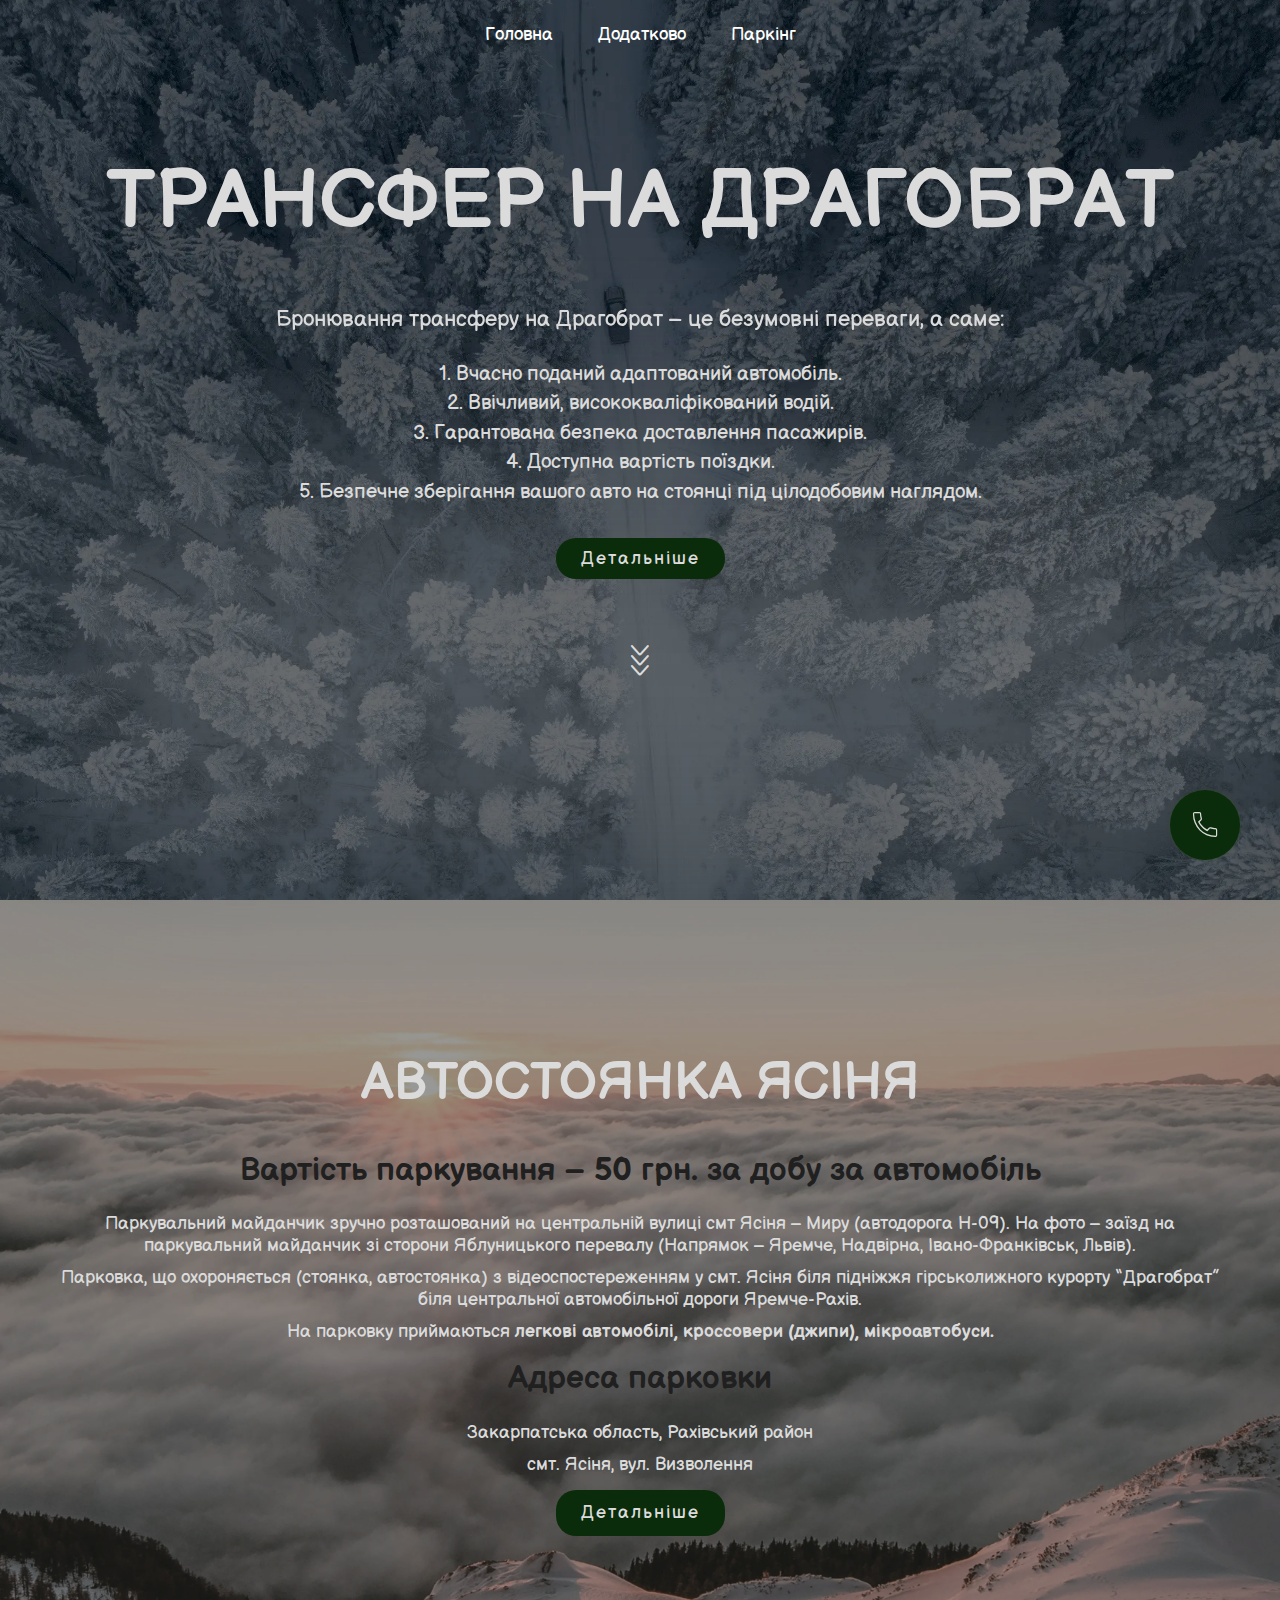
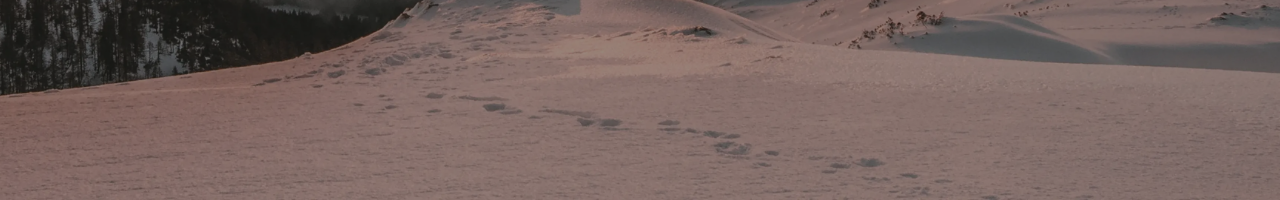
==== home.html @ fc30d386 "transferDragobrat" ====
<!DOCTYPE html>
<html lang="en">

<head>
	<title>HomePage</title>
	<meta charset="UTF-8">
	<meta name="format-detection" content="telephone=no">
	<!-- <style>body{opacity: 0;}</style> -->
	<link rel="stylesheet" href="css/style.min.css?_v=20230628001624">
	<link rel="shortcut icon" href="favicon.ico">
	<!-- <meta name="robots" content="noindex, nofollow"> -->
	<meta name="viewport" content="width=device-width, initial-scale=1.0">
</head>

<body>
	<div class="wrapper">
		<header class="header">
			<div class="header__container">
				<div class="header__menu menu">
					<nav class="menu__body">
						<ul class="menu__list">
							<li class="menu__item"><a href="" class="menu__link">Головна</a></li>
							<li class="menu__item"><a href="" class="menu__link">Додатково</a></li>
							<li class="menu__item"><a href="" class="menu__link">Паркінг</a></li>
						</ul>
					</nav>
				</div>
			</div>
		</header>
		<main class="page">
			<section class="page__main-block main-block">
				<div class="main-block__image-ibg">
					<picture><source srcset="img/main-block.webp" type="image/webp"><img src="img/main-block.jpg" alt="Image"></picture>
				</div>
				<div class="main-block__container">
					<div class="main-block__body">
						<div class="main-block__content">
							<h1 class="main-block__title">Трансфер На ДРАГОБРАТ</h1>
							<div class="main-block__text">
								<p>Бронювання трансферу на Драгобрат – це безумовні переваги, а саме:</p>
							</div>
							<ul class="main-block__list">
								<li class="main-block__item">1. Вчасно поданий адаптований автомобіль.</li>
								<li class="main-block__item">2. Ввічливий, висококваліфікований водій.</li>
								<li class="main-block__item">3. Гарантована безпека доставлення пасажирів.</li>
								<li class="main-block__item">4. Доступна вартість поїздки.</li>
								<li class="main-block__item">5. Безпечне зберігання вашого авто на стоянці під цілодобовим
									наглядом.</li>
							</ul>
							<a href="" class="main-block__button button">Детальніше</a>
						</div>
						<a href="" class="main-block__arrows navigation__arrows">
							<div class="navigation__arrow navigation__arrow_1 _icon-arrow"></div>
							<div class="navigation__arrow navigation__arrow_2 _icon-arrow"></div>
							<div class="navigation__arrow navigation__arrow_3 _icon-arrow"></div>
						</a>
					</div>
				</div>
				<div class="main-block__phone phone">
					<a href="tel:+380967410921" class="phone__icon _icon-phone"></a>
				</div>
			</section>
			<section class="page__block"></section>
			<section class="page page__parking parking">
				<div class="parking__image-ibg"><picture><source srcset="img/parking.webp" type="image/webp"><img src="img/parking.jpg" alt="parking"></picture></div>
				<div class="parking__container">
					<div class="parking__body">
						<h2 class="parking__title title">
							Автостоянка Ясіня
						</h2>
						<div class="parking__label">Вартість паркування – 50 грн. за добу за автомобіль</div>
						<div class="parking__text">
							<p>Паркувальний майданчик зручно розташований на центральній вулиці смт Ясіня – Миру (автодорога Н-09). На фото – заїзд на паркувальний майданчик зі сторони Яблуницького перевалу (Напрямок – Яремче, Надвірна, Івано-Франківськ, Львів).</p>
							<p>Парковка, що охороняється (стоянка, автостоянка) з відеоспостереженням у смт. Ясіня біля підніжжя гірськолижного курорту “Драгобрат” біля центральної автомобільної дороги Яремче-Рахів.</p>
							<p>На парковку приймаються <strong>легкові автомобілі, кроссовери (джипи), мікроавтобуси.</strong> </p>
						</div>
						<div class="parking__label">Адреса парковки</div>
						<div class="parking__text">
							<p>Закарпатська область, Рахівський район</p>
							<p>смт. Ясіня, вул. Визволення</p>
						</div>
						<a href="" class="main-block__button button">Детальніше</a>
					</div>
				</div>
			</section>
		</main>
		<footer class="footer">
			<div class="footer__container">
			</div>
		</footer>
	</div>
	<script src="js/app.min.js?_v=20230628001624"></script>
</body>

</html>
---- css/style.min.css ----
@charset "UTF-8";@import url(https://fonts.googleapis.com/css?family=Balsamiq+Sans:regular,700&display=swap);@font-face{font-family:icons;font-display:swap;src:url(../fonts/icons.woff2) format("woff2"),url(../fonts/icons.woff) format("woff");font-weight:400;font-style:normal}[class*=_icon-]:before{font-family:icons;font-style:normal;font-weight:400;font-variant:normal;text-transform:none;line-height:1;-webkit-font-smoothing:antialiased;-moz-osx-font-smoothing:grayscale}[class*=_icon-]:before{display:block}._icon-fb:before{content:"\e901"}._icon-inst:before{content:"\e902"}._icon-teleg:before{content:"\e904"}._icon-arrow:before{content:"\e903"}._icon-viber:before{content:"\e905"}._icon-phone:before{content:"\e906"}*{padding:0;margin:0;border:0}*,:after,:before{-webkit-box-sizing:border-box;box-sizing:border-box}body,html{height:100%;min-width:320px}body{color:#000;line-height:1;font-family:"Balsamiq Sans";font-size:1.125rem;-ms-text-size-adjust:100%;-moz-text-size-adjust:100%;-webkit-text-size-adjust:100%;-webkit-font-smoothing:antialiased;-moz-osx-font-smoothing:grayscale}button,input,textarea{font-family:"Balsamiq Sans";font-size:inherit;line-height:inherit}button{cursor:pointer;color:inherit;background-color:transparent}a{color:inherit;text-decoration:none}ul li{list-style:none}img{vertical-align:top}h1,h2,h3,h4,h5,h6{font-weight:inherit;font-size:inherit}.lock body{overflow:hidden;-ms-touch-action:none;touch-action:none;-ms-scroll-chaining:none;overscroll-behavior:none}.wrapper{min-height:100%;display:-webkit-box;display:-ms-flexbox;display:flex;-webkit-box-orient:vertical;-webkit-box-direction:normal;-ms-flex-direction:column;flex-direction:column;overflow:hidden;line-height:122%}@supports (overflow:clip){.wrapper{overflow:clip}}.wrapper>main{-webkit-box-flex:1;-ms-flex:1 1 auto;flex:1 1 auto}.wrapper>*{min-width:0}[class*=__container]{max-width:75rem;margin:0 auto;padding:0 .9375rem}[class*=-ibg]{position:relative}[class*=-ibg] img{position:absolute;width:100%;height:100%;top:0;left:0;-o-object-fit:cover;object-fit:cover}[class*=-ibg_contain] img{-o-object-fit:contain;object-fit:contain}.navigation__arrows{color:#dbdbdb}.navigation__arrow{-webkit-transform:rotate(90deg);-ms-transform:rotate(90deg);transform:rotate(90deg)}@-webkit-keyframes arrow{0%{opacity:0}50%{opacity:1}100%{opacity:0}}@keyframes arrow{0%{opacity:0}50%{opacity:1}100%{opacity:0}}.navigation__arrow_1{-webkit-animation:arrow 1.5s infinite linear;animation:arrow 1.5s infinite linear}.navigation__arrow_2{margin-top:-.5rem;-webkit-animation:arrow 1.5s infinite linear .2s;animation:arrow 1.5s infinite linear .2s}.navigation__arrow_3{margin-top:-.5rem;-webkit-animation:arrow 1.5s infinite linear .4s;animation:arrow 1.5s infinite linear .4s}.button{padding:.625rem 1.5625rem;border-radius:1.25rem;line-height:144%;letter-spacing:.125rem;background-color:#0b2c0b}.header{position:absolute;top:0;left:0;width:100%;z-index:50;color:#fff}.header__container{display:-webkit-box;display:-ms-flexbox;display:flex;-webkit-box-pack:center;-ms-flex-pack:center;justify-content:center;min-height:4.375rem;-webkit-box-align:center;-ms-flex-align:center;align-items:center;-webkit-column-gap:1.875rem;-moz-column-gap:1.875rem;column-gap:1.875rem}.menu__list{display:-webkit-box;display:-ms-flexbox;display:flex;-ms-flex-wrap:wrap;flex-wrap:wrap;row-gap:.3125rem}.menu__link{line-height:122%;-webkit-transition:all .4s ease 0s;transition:all .4s ease 0s}.main-block{position:relative;color:#dbdbdb;min-height:100vh}.main-block::before{content:"";position:absolute;bottom:0;left:0;width:100%;height:50%;background-color:rgba(169,169,169,.3);z-index:1;-webkit-filter:blur(7.5rem);filter:blur(7.5rem)}.main-block__image-ibg{position:absolute;top:0;left:0;width:100%;height:100%;overflow:hidden}.main-block__image-ibg img{-webkit-animation:bg 10s 1 linear;animation:bg 10s 1 linear}@-webkit-keyframes bg{0%{-webkit-transform:scale(1.4);transform:scale(1.4)}100%{-webkit-transform:scale(1);transform:scale(1)}}@keyframes bg{0%{-webkit-transform:scale(1.4);transform:scale(1.4)}100%{-webkit-transform:scale(1);transform:scale(1)}}.main-block__container{overflow:hidden}.main-block__body{position:relative;z-index:2;display:-webkit-box;display:-ms-flexbox;display:flex;-webkit-box-orient:vertical;-webkit-box-direction:normal;-ms-flex-direction:column;flex-direction:column;-webkit-box-align:center;-ms-flex-align:center;align-items:center;text-align:center;padding-bottom:3.125rem}.main-block__title{-webkit-transform:rotateX(-100deg) translateY(-11.25rem);transform:rotateX(-100deg) translateY(-11.25rem);-webkit-transform-origin:top;-ms-transform-origin:top;transform-origin:top;opacity:0;font-weight:700;line-height:130%;text-transform:uppercase}.main-block__text{-webkit-transform:rotateX(-100deg) translateY(-1.25rem);transform:rotateX(-100deg) translateY(-1.25rem);-webkit-transform-origin:top;-ms-transform-origin:top;transform-origin:top;opacity:0}.main-block__item{line-height:113%;opacity:0;-webkit-transform:translate(0,-30%);-ms-transform:translate(0,-30%);transform:translate(0,-30%)}.main-block__item:not(:last-child){margin-bottom:.4375rem}.main-block__button{opacity:0}.phone{position:fixed;z-index:20;bottom:0;right:0;opacity:0;-webkit-animation:phone 3.5s infinite ease-out;animation:phone 3.5s infinite ease-out}@-webkit-keyframes phone{0%{bottom:0;-webkit-transform:scale(.9);transform:scale(.9)}50%{bottom:.625rem;-webkit-transform:scale(1);transform:scale(1)}100%{bottom:0;-webkit-transform:scale(.9);transform:scale(.9)}}@keyframes phone{0%{bottom:0;-webkit-transform:scale(.9);transform:scale(.9)}50%{bottom:.625rem;-webkit-transform:scale(1);transform:scale(1)}100%{bottom:0;-webkit-transform:scale(.9);transform:scale(.9)}}.phone__icon{-webkit-box-shadow:0 0 3px #324a32;box-shadow:0 0 3px #324a32;border-radius:50%;background-color:#0b2c0b;display:-webkit-box;display:-ms-flexbox;display:flex;-webkit-box-pack:center;-ms-flex-pack:center;justify-content:center;-webkit-box-align:center;-ms-flex-align:center;align-items:center}.loaded .main-block__title{-webkit-transform-origin:top;-ms-transform-origin:top;transform-origin:top;opacity:1;-webkit-transform:rotateX(0) translateY(0);transform:rotateX(0) translateY(0);-webkit-transition:all 2s ease .2s;transition:all 2s ease .2s}.loaded .main-block__text{-webkit-transform-origin:top;-ms-transform-origin:top;transform-origin:top;opacity:1;-webkit-transform:rotateX(0) translateY(0);transform:rotateX(0) translateY(0);-webkit-transition:all 4s ease .8s;transition:all 4s ease .8s}.loaded .main-block__item{opacity:1;-webkit-transform:translate(0,0);-ms-transform:translate(0,0);transform:translate(0,0);-webkit-transition:opacity 2s ease,-webkit-transform 4s ease;transition:opacity 2s ease,-webkit-transform 4s ease;transition:opacity 2s ease,transform 4s ease;transition:opacity 2s ease,transform 4s ease,-webkit-transform 4s ease}.loaded .main-block__item:nth-child(1){-webkit-transition-delay:1.6s;transition-delay:1.6s}.loaded .main-block__item:nth-child(2){-webkit-transition-delay:1.8s;transition-delay:1.8s}.loaded .main-block__item:nth-child(3){-webkit-transition-delay:2s;transition-delay:2s}.loaded .main-block__item:nth-child(4){-webkit-transition-delay:2.2s;transition-delay:2.2s}.loaded .main-block__item:nth-child(5){-webkit-transition-delay:2.4s;transition-delay:2.4s}.loaded .phone{opacity:1;-webkit-transition:all 2s ease 0s;transition:all 2s ease 0s}.loaded .main-block__button{opacity:1;-webkit-transition:all 3s ease 2.2s;transition:all 3s ease 2.2s}.parking{position:relative;min-height:100vh;color:#dbdbdb;padding-bottom:3.125rem}.parking::before{content:"";position:absolute;z-index:1;top:0;left:0;width:100%;height:100%;background-color:rgba(0,0,0,.4)}.parking__image-ibg{position:absolute;top:0;left:0;width:100%;height:100%}.parking__body{position:relative;z-index:2;display:-webkit-box;display:-ms-flexbox;display:flex;-webkit-box-orient:vertical;-webkit-box-direction:normal;-ms-flex-direction:column;flex-direction:column;-webkit-box-pack:center;-ms-flex-pack:center;justify-content:center;-webkit-box-align:center;-ms-flex-align:center;align-items:center;text-align:center}.parking__title{font-weight:700;line-height:130%;text-transform:uppercase}.parking__label{color:#202020;font-weight:700;line-height:130%}.parking__text p:not(:last-child){margin-bottom:.625rem}.parking__text:not(:last-child){margin-bottom:.9375rem}@media (min-width:75em){.menu__list{-webkit-column-gap:2.8125rem;-moz-column-gap:2.8125rem;column-gap:2.8125rem}.main-block{padding-top:9.375rem}.main-block__body{row-gap:4.375rem}.main-block__title{font-size:5.125rem}.main-block__title:not(:last-child){margin-bottom:3.25rem}.main-block__text{font-size:1.375rem}.main-block__text:not(:last-child){margin-bottom:2rem}.main-block__list:not(:last-child){margin-bottom:2.625rem}.main-block__item{font-size:1.25rem}.phone{padding:2.5rem}.phone__icon{font-size:1.625rem}.phone__icon{width:4.375rem}.phone__icon{height:4.375rem}.parking{padding-top:9.375rem}.parking__title{font-size:3.25rem}.parking__title:not(:last-child){margin-bottom:2rem}.parking__label{font-size:2rem}.parking__label:not(:last-child){margin-bottom:1.375rem}.parking__text{font-size:1.125rem}}@media (max-width:20em){.menu__list{-webkit-column-gap:.9375rem;-moz-column-gap:.9375rem;column-gap:.9375rem}.main-block{padding-top:6.25rem}.main-block__body{row-gap:1.5625rem}.main-block__title{font-size:2.4375rem}.main-block__title:not(:last-child){margin-bottom:.75rem}.main-block__text{font-size:1.125rem}.main-block__text:not(:last-child){margin-bottom:1.375rem}.main-block__list:not(:last-child){margin-bottom:2rem}.main-block__item{font-size:.875rem}.phone{padding:.625rem}.phone__icon{font-size:1.25rem}.phone__icon{width:3.125rem}.phone__icon{height:3.125rem}.parking{padding-top:6.25rem}.parking__title{font-size:1.8125rem}.parking__title:not(:last-child){margin-bottom:1.0625rem}.parking__label{font-size:1.375rem}.parking__label:not(:last-child){margin-bottom:.875rem}.parking__text{font-size:.875rem}}@media (max-width:29.99875em){.header__container{-webkit-box-orient:vertical;-webkit-box-direction:normal;-ms-flex-direction:column;flex-direction:column}}@media (min-width:20em) and (max-width:75em){@supports ((-moz-column-gap:clamp(0.9375rem ,0.2556818182rem + 3.4090909091vw ,2.8125rem)) or (column-gap:clamp(0.9375rem ,0.2556818182rem + 3.4090909091vw ,2.8125rem))){.menu__list{-webkit-column-gap:clamp(.9375rem ,.2556818182rem + 3.4090909091vw ,2.8125rem);-moz-column-gap:clamp(.9375rem ,.2556818182rem + 3.4090909091vw ,2.8125rem);column-gap:clamp(.9375rem ,.2556818182rem + 3.4090909091vw ,2.8125rem)}}@supports not ((-moz-column-gap:clamp(0.9375rem ,0.2556818182rem + 3.4090909091vw ,2.8125rem)) or (column-gap:clamp(0.9375rem ,0.2556818182rem + 3.4090909091vw ,2.8125rem))){.menu__list{-webkit-column-gap:calc(.9375rem + 1.875 * (100vw - 20rem)/ 55);-moz-column-gap:calc(.9375rem + 1.875 * (100vw - 20rem)/ 55);column-gap:calc(.9375rem + 1.875 * (100vw - 20rem)/ 55)}}@supports (padding-top:clamp(6.25rem ,5.1136363636rem + 5.6818181818vw ,9.375rem)){.main-block{padding-top:clamp(6.25rem ,5.1136363636rem + 5.6818181818vw ,9.375rem)}}@supports not (padding-top:clamp(6.25rem ,5.1136363636rem + 5.6818181818vw ,9.375rem)){.main-block{padding-top:calc(6.25rem + 3.125 * (100vw - 20rem)/ 55)}}@supports (row-gap:clamp(1.5625rem ,0.5397727273rem + 5.1136363636vw ,4.375rem)){.main-block__body{row-gap:clamp(1.5625rem ,.5397727273rem + 5.1136363636vw ,4.375rem)}}@supports not (row-gap:clamp(1.5625rem ,0.5397727273rem + 5.1136363636vw ,4.375rem)){.main-block__body{row-gap:calc(1.5625rem + 2.8125 * (100vw - 20rem)/ 55)}}@supports (font-size:clamp(2.4375rem ,1.4602272727rem + 4.8863636364vw ,5.125rem)){.main-block__title{font-size:clamp(2.4375rem ,1.4602272727rem + 4.8863636364vw ,5.125rem)}}@supports not (font-size:clamp(2.4375rem ,1.4602272727rem + 4.8863636364vw ,5.125rem)){.main-block__title{font-size:calc(2.4375rem + 2.6875 * (100vw - 20rem)/ 55)}}@supports (margin-bottom:clamp(0.75rem ,-0.1590909091rem + 4.5454545455vw ,3.25rem)){.main-block__title:not(:last-child){margin-bottom:clamp(.75rem ,-.1590909091rem + 4.5454545455vw ,3.25rem)}}@supports not (margin-bottom:clamp(0.75rem ,-0.1590909091rem + 4.5454545455vw ,3.25rem)){.main-block__title:not(:last-child){margin-bottom:calc(.75rem + 2.5 * (100vw - 20rem)/ 55)}}@supports (font-size:clamp(1.125rem ,1.0340909091rem + 0.4545454545vw ,1.375rem)){.main-block__text{font-size:clamp(1.125rem ,1.0340909091rem + .4545454545vw ,1.375rem)}}@supports not (font-size:clamp(1.125rem ,1.0340909091rem + 0.4545454545vw ,1.375rem)){.main-block__text{font-size:calc(1.125rem + .25 * (100vw - 20rem)/ 55)}}@supports (margin-bottom:clamp(1.375rem ,1.1477272727rem + 1.1363636364vw ,2rem)){.main-block__text:not(:last-child){margin-bottom:clamp(1.375rem ,1.1477272727rem + 1.1363636364vw ,2rem)}}@supports not (margin-bottom:clamp(1.375rem ,1.1477272727rem + 1.1363636364vw ,2rem)){.main-block__text:not(:last-child){margin-bottom:calc(1.375rem + .625 * (100vw - 20rem)/ 55)}}@supports (margin-bottom:clamp(2rem ,1.7727272727rem + 1.1363636364vw ,2.625rem)){.main-block__list:not(:last-child){margin-bottom:clamp(2rem ,1.7727272727rem + 1.1363636364vw ,2.625rem)}}@supports not (margin-bottom:clamp(2rem ,1.7727272727rem + 1.1363636364vw ,2.625rem)){.main-block__list:not(:last-child){margin-bottom:calc(2rem + .625 * (100vw - 20rem)/ 55)}}@supports (font-size:clamp(0.875rem ,0.7386363636rem + 0.6818181818vw ,1.25rem)){.main-block__item{font-size:clamp(.875rem ,.7386363636rem + .6818181818vw ,1.25rem)}}@supports not (font-size:clamp(0.875rem ,0.7386363636rem + 0.6818181818vw ,1.25rem)){.main-block__item{font-size:calc(.875rem + .375 * (100vw - 20rem)/ 55)}}@supports (padding:clamp(0.625rem ,-0.0568181818rem + 3.4090909091vw ,2.5rem)){.phone{padding:clamp(.625rem ,-.0568181818rem + 3.4090909091vw ,2.5rem)}}@supports not (padding:clamp(0.625rem ,-0.0568181818rem + 3.4090909091vw ,2.5rem)){.phone{padding:calc(.625rem + 1.875 * (100vw - 20rem)/ 55)}}@supports (font-size:clamp(1.25rem ,1.1136363636rem + 0.6818181818vw ,1.625rem)){.phone__icon{font-size:clamp(1.25rem ,1.1136363636rem + .6818181818vw ,1.625rem)}}@supports not (font-size:clamp(1.25rem ,1.1136363636rem + 0.6818181818vw ,1.625rem)){.phone__icon{font-size:calc(1.25rem + .375 * (100vw - 20rem)/ 55)}}@supports (width:clamp(3.125rem ,2.6704545455rem + 2.2727272727vw ,4.375rem)){.phone__icon{width:clamp(3.125rem ,2.6704545455rem + 2.2727272727vw ,4.375rem)}}@supports not (width:clamp(3.125rem ,2.6704545455rem + 2.2727272727vw ,4.375rem)){.phone__icon{width:calc(3.125rem + 1.25 * (100vw - 20rem)/ 55)}}@supports (height:clamp(3.125rem ,2.6704545455rem + 2.2727272727vw ,4.375rem)){.phone__icon{height:clamp(3.125rem ,2.6704545455rem + 2.2727272727vw ,4.375rem)}}@supports not (height:clamp(3.125rem ,2.6704545455rem + 2.2727272727vw ,4.375rem)){.phone__icon{height:calc(3.125rem + 1.25 * (100vw - 20rem)/ 55)}}@supports (padding-top:clamp(6.25rem ,5.1136363636rem + 5.6818181818vw ,9.375rem)){.parking{padding-top:clamp(6.25rem ,5.1136363636rem + 5.6818181818vw ,9.375rem)}}@supports not (padding-top:clamp(6.25rem ,5.1136363636rem + 5.6818181818vw ,9.375rem)){.parking{padding-top:calc(6.25rem + 3.125 * (100vw - 20rem)/ 55)}}@supports (font-size:clamp(1.8125rem ,1.2897727273rem + 2.6136363636vw ,3.25rem)){.parking__title{font-size:clamp(1.8125rem ,1.2897727273rem + 2.6136363636vw ,3.25rem)}}@supports not (font-size:clamp(1.8125rem ,1.2897727273rem + 2.6136363636vw ,3.25rem)){.parking__title{font-size:calc(1.8125rem + 1.4375 * (100vw - 20rem)/ 55)}}@supports (margin-bottom:clamp(1.0625rem ,0.7215909091rem + 1.7045454545vw ,2rem)){.parking__title:not(:last-child){margin-bottom:clamp(1.0625rem ,.7215909091rem + 1.7045454545vw ,2rem)}}@supports not (margin-bottom:clamp(1.0625rem ,0.7215909091rem + 1.7045454545vw ,2rem)){.parking__title:not(:last-child){margin-bottom:calc(1.0625rem + .9375 * (100vw - 20rem)/ 55)}}@supports (font-size:clamp(1.375rem ,1.1477272727rem + 1.1363636364vw ,2rem)){.parking__label{font-size:clamp(1.375rem ,1.1477272727rem + 1.1363636364vw ,2rem)}}@supports not (font-size:clamp(1.375rem ,1.1477272727rem + 1.1363636364vw ,2rem)){.parking__label{font-size:calc(1.375rem + .625 * (100vw - 20rem)/ 55)}}@supports (margin-bottom:clamp(0.875rem ,0.6931818182rem + 0.9090909091vw ,1.375rem)){.parking__label:not(:last-child){margin-bottom:clamp(.875rem ,.6931818182rem + .9090909091vw ,1.375rem)}}@supports not (margin-bottom:clamp(0.875rem ,0.6931818182rem + 0.9090909091vw ,1.375rem)){.parking__label:not(:last-child){margin-bottom:calc(.875rem + .5 * (100vw - 20rem)/ 55)}}@supports (font-size:clamp(0.875rem ,0.7840909091rem + 0.4545454545vw ,1.125rem)){.parking__text{font-size:clamp(.875rem ,.7840909091rem + .4545454545vw ,1.125rem)}}@supports not (font-size:clamp(0.875rem ,0.7840909091rem + 0.4545454545vw ,1.125rem)){.parking__text{font-size:calc(.875rem + .25 * (100vw - 20rem)/ 55)}}}@media (any-hover:hover){.menu__link:hover{color:#0b2c0b}}
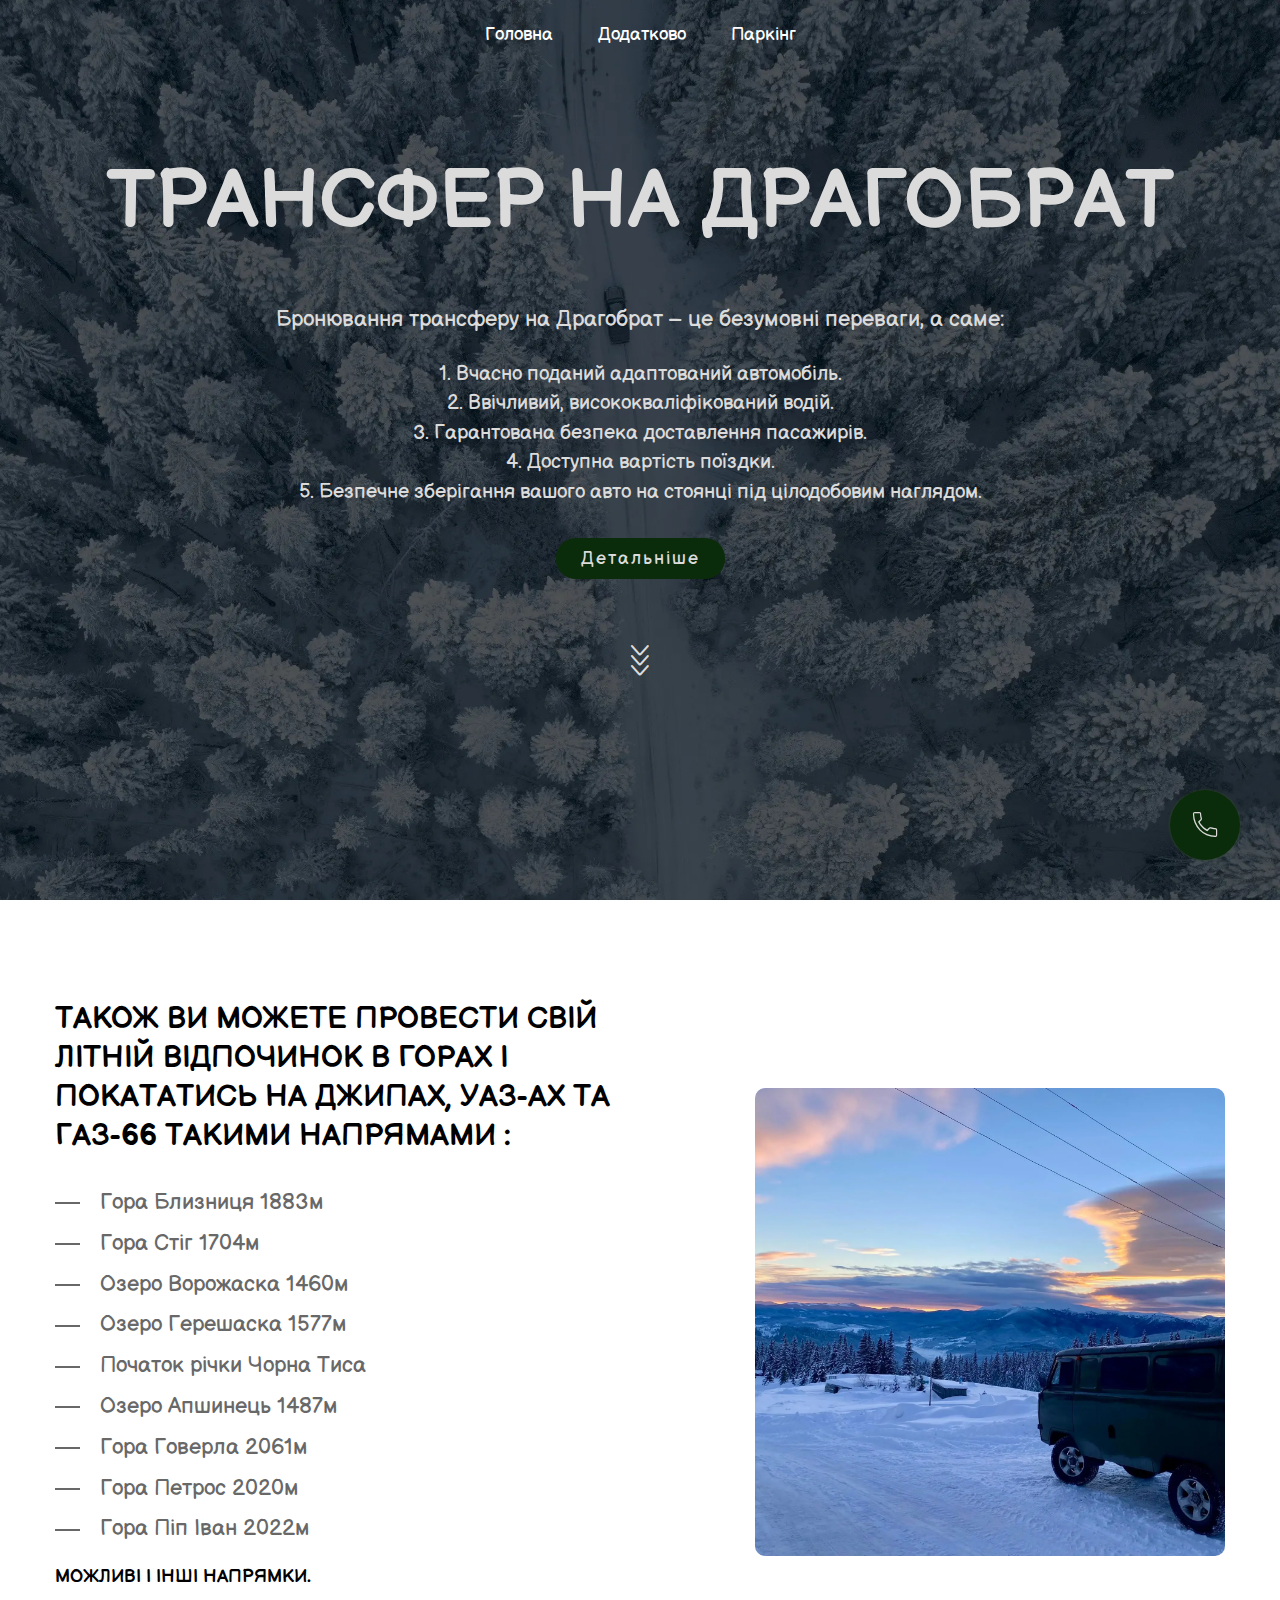
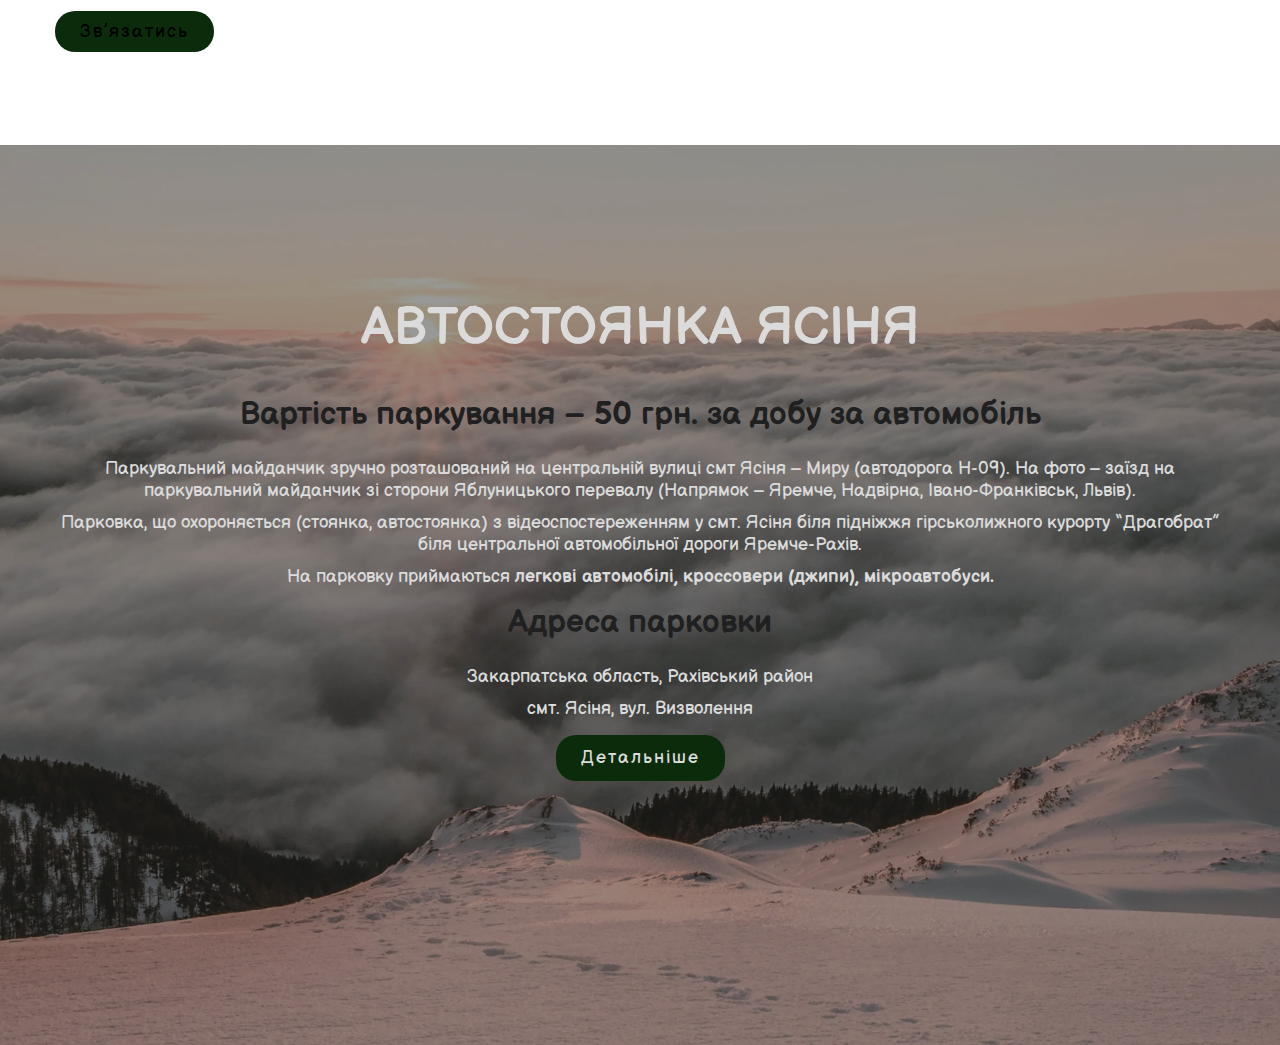
==== commit e801a9e8: "Add files via upload" ====
--- a/home.html
+++ b/home.html
@@ -1,95 +1,118 @@
-<!DOCTYPE html>
-<html lang="en">
-
-<head>
-	<title>HomePage</title>
-	<meta charset="UTF-8">
-	<meta name="format-detection" content="telephone=no">
-	<!-- <style>body{opacity: 0;}</style> -->
-	<link rel="stylesheet" href="css/style.min.css?_v=20230628001624">
-	<link rel="shortcut icon" href="favicon.ico">
-	<!-- <meta name="robots" content="noindex, nofollow"> -->
-	<meta name="viewport" content="width=device-width, initial-scale=1.0">
-</head>
-
-<body>
-	<div class="wrapper">
-		<header class="header">
-			<div class="header__container">
-				<div class="header__menu menu">
-					<nav class="menu__body">
-						<ul class="menu__list">
-							<li class="menu__item"><a href="" class="menu__link">Головна</a></li>
-							<li class="menu__item"><a href="" class="menu__link">Додатково</a></li>
-							<li class="menu__item"><a href="" class="menu__link">Паркінг</a></li>
-						</ul>
-					</nav>
-				</div>
-			</div>
-		</header>
-		<main class="page">
-			<section class="page__main-block main-block">
-				<div class="main-block__image-ibg">
-					<picture><source srcset="img/main-block.webp" type="image/webp"><img src="img/main-block.jpg" alt="Image"></picture>
-				</div>
-				<div class="main-block__container">
-					<div class="main-block__body">
-						<div class="main-block__content">
-							<h1 class="main-block__title">Трансфер На ДРАГОБРАТ</h1>
-							<div class="main-block__text">
-								<p>Бронювання трансферу на Драгобрат – це безумовні переваги, а саме:</p>
-							</div>
-							<ul class="main-block__list">
-								<li class="main-block__item">1. Вчасно поданий адаптований автомобіль.</li>
-								<li class="main-block__item">2. Ввічливий, висококваліфікований водій.</li>
-								<li class="main-block__item">3. Гарантована безпека доставлення пасажирів.</li>
-								<li class="main-block__item">4. Доступна вартість поїздки.</li>
-								<li class="main-block__item">5. Безпечне зберігання вашого авто на стоянці під цілодобовим
-									наглядом.</li>
-							</ul>
-							<a href="" class="main-block__button button">Детальніше</a>
-						</div>
-						<a href="" class="main-block__arrows navigation__arrows">
-							<div class="navigation__arrow navigation__arrow_1 _icon-arrow"></div>
-							<div class="navigation__arrow navigation__arrow_2 _icon-arrow"></div>
-							<div class="navigation__arrow navigation__arrow_3 _icon-arrow"></div>
-						</a>
-					</div>
-				</div>
-				<div class="main-block__phone phone">
-					<a href="tel:+380967410921" class="phone__icon _icon-phone"></a>
-				</div>
-			</section>
-			<section class="page__block"></section>
-			<section class="page page__parking parking">
-				<div class="parking__image-ibg"><picture><source srcset="img/parking.webp" type="image/webp"><img src="img/parking.jpg" alt="parking"></picture></div>
-				<div class="parking__container">
-					<div class="parking__body">
-						<h2 class="parking__title title">
-							Автостоянка Ясіня
-						</h2>
-						<div class="parking__label">Вартість паркування – 50 грн. за добу за автомобіль</div>
-						<div class="parking__text">
-							<p>Паркувальний майданчик зручно розташований на центральній вулиці смт Ясіня – Миру (автодорога Н-09). На фото – заїзд на паркувальний майданчик зі сторони Яблуницького перевалу (Напрямок – Яремче, Надвірна, Івано-Франківськ, Львів).</p>
-							<p>Парковка, що охороняється (стоянка, автостоянка) з відеоспостереженням у смт. Ясіня біля підніжжя гірськолижного курорту “Драгобрат” біля центральної автомобільної дороги Яремче-Рахів.</p>
-							<p>На парковку приймаються <strong>легкові автомобілі, кроссовери (джипи), мікроавтобуси.</strong> </p>
-						</div>
-						<div class="parking__label">Адреса парковки</div>
-						<div class="parking__text">
-							<p>Закарпатська область, Рахівський район</p>
-							<p>смт. Ясіня, вул. Визволення</p>
-						</div>
-						<a href="" class="main-block__button button">Детальніше</a>
-					</div>
-				</div>
-			</section>
-		</main>
-		<footer class="footer">
-			<div class="footer__container">
-			</div>
-		</footer>
-	</div>
-	<script src="js/app.min.js?_v=20230628001624"></script>
-</body>
-
+<!DOCTYPE html>
+<html lang="en">
+
+<head>
+	<title>HomePage</title>
+	<meta charset="UTF-8">
+	<meta name="format-detection" content="telephone=no">
+	<!-- <style>body{opacity: 0;}</style> -->
+	<link rel="stylesheet" href="css/style.min.css?_v=20230628233323">
+	<link rel="shortcut icon" href="favicon.ico">
+	<!-- <meta name="robots" content="noindex, nofollow"> -->
+	<meta name="viewport" content="width=device-width, initial-scale=1.0">
+</head>
+
+<body>
+	<div class="wrapper">
+		<header class="header">
+			<div class="header__container">
+				<div class="header__menu menu">
+					<nav class="menu__body">
+						<ul class="menu__list">
+							<li class="menu__item"><a href="" class="menu__link">Головна</a></li>
+							<li class="menu__item"><a href="" class="menu__link">Додатково</a></li>
+							<li class="menu__item"><a href="" class="menu__link">Паркінг</a></li>
+						</ul>
+					</nav>
+				</div>
+			</div>
+		</header>
+		<main class="page">
+			<section class="page__main-block main-block">
+				<div class="main-block__image-ibg">
+					<picture><source srcset="img/main-block.webp" type="image/webp"><img src="img/main-block.jpg" alt="Image"></picture>
+				</div>
+				<div class="main-block__container">
+					<div class="main-block__body">
+						<div class="main-block__content">
+							<h1 class="main-block__title">Трансфер На ДРАГОБРАТ</h1>
+							<div class="main-block__text">
+								<p>Бронювання трансферу на Драгобрат – це безумовні переваги, а саме:</p>
+							</div>
+							<ul class="main-block__list">
+								<li class="main-block__item">1. Вчасно поданий адаптований автомобіль.</li>
+								<li class="main-block__item">2. Ввічливий, висококваліфікований водій.</li>
+								<li class="main-block__item">3. Гарантована безпека доставлення пасажирів.</li>
+								<li class="main-block__item">4. Доступна вартість поїздки.</li>
+								<li class="main-block__item">5. Безпечне зберігання вашого авто на стоянці під цілодобовим
+									наглядом.</li>
+							</ul>
+							<a href="" class="main-block__button button">Детальніше</a>
+						</div>
+						<a href="" class="main-block__arrows navigation__arrows">
+							<div class="navigation__arrow navigation__arrow_1 _icon-arrow"></div>
+							<div class="navigation__arrow navigation__arrow_2 _icon-arrow"></div>
+							<div class="navigation__arrow navigation__arrow_3 _icon-arrow"></div>
+						</a>
+					</div>
+				</div>
+				<div class="main-block__phone phone">
+					<a href="tel:+380967410921" class="phone__icon _icon-phone"></a>
+				</div>
+			</section>
+			<section class="page__additionally additionally">
+				<div class="additionally__container">
+					<div class="additionally__body">
+						<h3 class="additionally__title">Також ви можете провести свій літній відпочинок в горах
+							і покататись на джипах, УАЗ-ах та ГАЗ-66 такими напрямами :</h3>
+						<ul class="additionally__list">
+							<li class="additionally__item">Гора Близниця 1883м</li>
+							<li class="additionally__item">Гора Стіг 1704м</li>
+							<li class="additionally__item">Озеро Ворожаска 1460м</li>
+							<li class="additionally__item">Озеро Герешаска 1577м</li>
+							<li class="additionally__item">Початок річки Чорна Тиса </li>
+							<li class="additionally__item">Озеро Апшинець 1487м</li>
+							<li class="additionally__item">Гора Говерла 2061м</li>
+							<li class="additionally__item">Гора Петрос 2020м</li>
+							<li class="additionally__item">Гора Піп Іван 2022м</li>
+						</ul>
+						<div class="additionally__text">
+							<p>Можливі і інші напрямки.</p>
+						</div>
+						<a href="" class="additionally__button button">Зв’язатись</a>
+					</div>
+					<div class="additionally__image-ibg"><picture><source srcset="img/auto.webp" type="image/webp"><img src="img/auto.jpg" alt=""></picture></div>
+				</div>
+			</section>
+			<section class="page page__parking parking">
+				<div class="parking__image-ibg"><picture><source srcset="img/parking.webp" type="image/webp"><img src="img/parking.jpg" alt="parking"></picture></div>
+				<div class="parking__container">
+					<div class="parking__body">
+						<h2 class="parking__title title">
+							Автостоянка Ясіня
+						</h2>
+						<div class="parking__label">Вартість паркування – 50 грн. за добу за автомобіль</div>
+						<div class="parking__text">
+							<p>Паркувальний майданчик зручно розташований на центральній вулиці смт Ясіня – Миру (автодорога Н-09). На фото – заїзд на паркувальний майданчик зі сторони Яблуницького перевалу (Напрямок – Яремче, Надвірна, Івано-Франківськ, Львів).</p>
+							<p>Парковка, що охороняється (стоянка, автостоянка) з відеоспостереженням у смт. Ясіня біля підніжжя гірськолижного курорту “Драгобрат” біля центральної автомобільної дороги Яремче-Рахів.</p>
+							<p>На парковку приймаються <strong>легкові автомобілі, кроссовери (джипи), мікроавтобуси.</strong> </p>
+						</div>
+						<div class="parking__label">Адреса парковки</div>
+						<div class="parking__text">
+							<p>Закарпатська область, Рахівський район</p>
+							<p>смт. Ясіня, вул. Визволення</p>
+						</div>
+						<a href="" class="main-block__button button">Детальніше</a>
+					</div>
+				</div>
+			</section>
+		</main>
+		<footer class="footer">
+			<div class="footer__container">
+			</div>
+		</footer>
+	</div>
+	<script src="js/app.min.js?_v=20230628233323"></script>
+</body>
+
 </html>--- a/css/style.min.css
+++ b/css/style.min.css
@@ -1 +1 @@
-@charset "UTF-8";@import url(https://fonts.googleapis.com/css?family=Balsamiq+Sans:regular,700&display=swap);@font-face{font-family:icons;font-display:swap;src:url(../fonts/icons.woff2) format("woff2"),url(../fonts/icons.woff) format("woff");font-weight:400;font-style:normal}[class*=_icon-]:before{font-family:icons;font-style:normal;font-weight:400;font-variant:normal;text-transform:none;line-height:1;-webkit-font-smoothing:antialiased;-moz-osx-font-smoothing:grayscale}[class*=_icon-]:before{display:block}._icon-fb:before{content:"\e901"}._icon-inst:before{content:"\e902"}._icon-teleg:before{content:"\e904"}._icon-arrow:before{content:"\e903"}._icon-viber:before{content:"\e905"}._icon-phone:before{content:"\e906"}*{padding:0;margin:0;border:0}*,:after,:before{-webkit-box-sizing:border-box;box-sizing:border-box}body,html{height:100%;min-width:320px}body{color:#000;line-height:1;font-family:"Balsamiq Sans";font-size:1.125rem;-ms-text-size-adjust:100%;-moz-text-size-adjust:100%;-webkit-text-size-adjust:100%;-webkit-font-smoothing:antialiased;-moz-osx-font-smoothing:grayscale}button,input,textarea{font-family:"Balsamiq Sans";font-size:inherit;line-height:inherit}button{cursor:pointer;color:inherit;background-color:transparent}a{color:inherit;text-decoration:none}ul li{list-style:none}img{vertical-align:top}h1,h2,h3,h4,h5,h6{font-weight:inherit;font-size:inherit}.lock body{overflow:hidden;-ms-touch-action:none;touch-action:none;-ms-scroll-chaining:none;overscroll-behavior:none}.wrapper{min-height:100%;display:-webkit-box;display:-ms-flexbox;display:flex;-webkit-box-orient:vertical;-webkit-box-direction:normal;-ms-flex-direction:column;flex-direction:column;overflow:hidden;line-height:122%}@supports (overflow:clip){.wrapper{overflow:clip}}.wrapper>main{-webkit-box-flex:1;-ms-flex:1 1 auto;flex:1 1 auto}.wrapper>*{min-width:0}[class*=__container]{max-width:75rem;margin:0 auto;padding:0 .9375rem}[class*=-ibg]{position:relative}[class*=-ibg] img{position:absolute;width:100%;height:100%;top:0;left:0;-o-object-fit:cover;object-fit:cover}[class*=-ibg_contain] img{-o-object-fit:contain;object-fit:contain}.navigation__arrows{color:#dbdbdb}.navigation__arrow{-webkit-transform:rotate(90deg);-ms-transform:rotate(90deg);transform:rotate(90deg)}@-webkit-keyframes arrow{0%{opacity:0}50%{opacity:1}100%{opacity:0}}@keyframes arrow{0%{opacity:0}50%{opacity:1}100%{opacity:0}}.navigation__arrow_1{-webkit-animation:arrow 1.5s infinite linear;animation:arrow 1.5s infinite linear}.navigation__arrow_2{margin-top:-.5rem;-webkit-animation:arrow 1.5s infinite linear .2s;animation:arrow 1.5s infinite linear .2s}.navigation__arrow_3{margin-top:-.5rem;-webkit-animation:arrow 1.5s infinite linear .4s;animation:arrow 1.5s infinite linear .4s}.button{padding:.625rem 1.5625rem;border-radius:1.25rem;line-height:144%;letter-spacing:.125rem;background-color:#0b2c0b}.header{position:absolute;top:0;left:0;width:100%;z-index:50;color:#fff}.header__container{display:-webkit-box;display:-ms-flexbox;display:flex;-webkit-box-pack:center;-ms-flex-pack:center;justify-content:center;min-height:4.375rem;-webkit-box-align:center;-ms-flex-align:center;align-items:center;-webkit-column-gap:1.875rem;-moz-column-gap:1.875rem;column-gap:1.875rem}.menu__list{display:-webkit-box;display:-ms-flexbox;display:flex;-ms-flex-wrap:wrap;flex-wrap:wrap;row-gap:.3125rem}.menu__link{line-height:122%;-webkit-transition:all .4s ease 0s;transition:all .4s ease 0s}.main-block{position:relative;color:#dbdbdb;min-height:100vh}.main-block::before{content:"";position:absolute;bottom:0;left:0;width:100%;height:50%;background-color:rgba(169,169,169,.3);z-index:1;-webkit-filter:blur(7.5rem);filter:blur(7.5rem)}.main-block__image-ibg{position:absolute;top:0;left:0;width:100%;height:100%;overflow:hidden}.main-block__image-ibg img{-webkit-animation:bg 10s 1 linear;animation:bg 10s 1 linear}@-webkit-keyframes bg{0%{-webkit-transform:scale(1.4);transform:scale(1.4)}100%{-webkit-transform:scale(1);transform:scale(1)}}@keyframes bg{0%{-webkit-transform:scale(1.4);transform:scale(1.4)}100%{-webkit-transform:scale(1);transform:scale(1)}}.main-block__container{overflow:hidden}.main-block__body{position:relative;z-index:2;display:-webkit-box;display:-ms-flexbox;display:flex;-webkit-box-orient:vertical;-webkit-box-direction:normal;-ms-flex-direction:column;flex-direction:column;-webkit-box-align:center;-ms-flex-align:center;align-items:center;text-align:center;padding-bottom:3.125rem}.main-block__title{-webkit-transform:rotateX(-100deg) translateY(-11.25rem);transform:rotateX(-100deg) translateY(-11.25rem);-webkit-transform-origin:top;-ms-transform-origin:top;transform-origin:top;opacity:0;font-weight:700;line-height:130%;text-transform:uppercase}.main-block__text{-webkit-transform:rotateX(-100deg) translateY(-1.25rem);transform:rotateX(-100deg) translateY(-1.25rem);-webkit-transform-origin:top;-ms-transform-origin:top;transform-origin:top;opacity:0}.main-block__item{line-height:113%;opacity:0;-webkit-transform:translate(0,-30%);-ms-transform:translate(0,-30%);transform:translate(0,-30%)}.main-block__item:not(:last-child){margin-bottom:.4375rem}.main-block__button{opacity:0}.phone{position:fixed;z-index:20;bottom:0;right:0;opacity:0;-webkit-animation:phone 3.5s infinite ease-out;animation:phone 3.5s infinite ease-out}@-webkit-keyframes phone{0%{bottom:0;-webkit-transform:scale(.9);transform:scale(.9)}50%{bottom:.625rem;-webkit-transform:scale(1);transform:scale(1)}100%{bottom:0;-webkit-transform:scale(.9);transform:scale(.9)}}@keyframes phone{0%{bottom:0;-webkit-transform:scale(.9);transform:scale(.9)}50%{bottom:.625rem;-webkit-transform:scale(1);transform:scale(1)}100%{bottom:0;-webkit-transform:scale(.9);transform:scale(.9)}}.phone__icon{-webkit-box-shadow:0 0 3px #324a32;box-shadow:0 0 3px #324a32;border-radius:50%;background-color:#0b2c0b;display:-webkit-box;display:-ms-flexbox;display:flex;-webkit-box-pack:center;-ms-flex-pack:center;justify-content:center;-webkit-box-align:center;-ms-flex-align:center;align-items:center}.loaded .main-block__title{-webkit-transform-origin:top;-ms-transform-origin:top;transform-origin:top;opacity:1;-webkit-transform:rotateX(0) translateY(0);transform:rotateX(0) translateY(0);-webkit-transition:all 2s ease .2s;transition:all 2s ease .2s}.loaded .main-block__text{-webkit-transform-origin:top;-ms-transform-origin:top;transform-origin:top;opacity:1;-webkit-transform:rotateX(0) translateY(0);transform:rotateX(0) translateY(0);-webkit-transition:all 4s ease .8s;transition:all 4s ease .8s}.loaded .main-block__item{opacity:1;-webkit-transform:translate(0,0);-ms-transform:translate(0,0);transform:translate(0,0);-webkit-transition:opacity 2s ease,-webkit-transform 4s ease;transition:opacity 2s ease,-webkit-transform 4s ease;transition:opacity 2s ease,transform 4s ease;transition:opacity 2s ease,transform 4s ease,-webkit-transform 4s ease}.loaded .main-block__item:nth-child(1){-webkit-transition-delay:1.6s;transition-delay:1.6s}.loaded .main-block__item:nth-child(2){-webkit-transition-delay:1.8s;transition-delay:1.8s}.loaded .main-block__item:nth-child(3){-webkit-transition-delay:2s;transition-delay:2s}.loaded .main-block__item:nth-child(4){-webkit-transition-delay:2.2s;transition-delay:2.2s}.loaded .main-block__item:nth-child(5){-webkit-transition-delay:2.4s;transition-delay:2.4s}.loaded .phone{opacity:1;-webkit-transition:all 2s ease 0s;transition:all 2s ease 0s}.loaded .main-block__button{opacity:1;-webkit-transition:all 3s ease 2.2s;transition:all 3s ease 2.2s}.parking{position:relative;min-height:100vh;color:#dbdbdb;padding-bottom:3.125rem}.parking::before{content:"";position:absolute;z-index:1;top:0;left:0;width:100%;height:100%;background-color:rgba(0,0,0,.4)}.parking__image-ibg{position:absolute;top:0;left:0;width:100%;height:100%}.parking__body{position:relative;z-index:2;display:-webkit-box;display:-ms-flexbox;display:flex;-webkit-box-orient:vertical;-webkit-box-direction:normal;-ms-flex-direction:column;flex-direction:column;-webkit-box-pack:center;-ms-flex-pack:center;justify-content:center;-webkit-box-align:center;-ms-flex-align:center;align-items:center;text-align:center}.parking__title{font-weight:700;line-height:130%;text-transform:uppercase}.parking__label{color:#202020;font-weight:700;line-height:130%}.parking__text p:not(:last-child){margin-bottom:.625rem}.parking__text:not(:last-child){margin-bottom:.9375rem}@media (min-width:75em){.menu__list{-webkit-column-gap:2.8125rem;-moz-column-gap:2.8125rem;column-gap:2.8125rem}.main-block{padding-top:9.375rem}.main-block__body{row-gap:4.375rem}.main-block__title{font-size:5.125rem}.main-block__title:not(:last-child){margin-bottom:3.25rem}.main-block__text{font-size:1.375rem}.main-block__text:not(:last-child){margin-bottom:2rem}.main-block__list:not(:last-child){margin-bottom:2.625rem}.main-block__item{font-size:1.25rem}.phone{padding:2.5rem}.phone__icon{font-size:1.625rem}.phone__icon{width:4.375rem}.phone__icon{height:4.375rem}.parking{padding-top:9.375rem}.parking__title{font-size:3.25rem}.parking__title:not(:last-child){margin-bottom:2rem}.parking__label{font-size:2rem}.parking__label:not(:last-child){margin-bottom:1.375rem}.parking__text{font-size:1.125rem}}@media (max-width:20em){.menu__list{-webkit-column-gap:.9375rem;-moz-column-gap:.9375rem;column-gap:.9375rem}.main-block{padding-top:6.25rem}.main-block__body{row-gap:1.5625rem}.main-block__title{font-size:2.4375rem}.main-block__title:not(:last-child){margin-bottom:.75rem}.main-block__text{font-size:1.125rem}.main-block__text:not(:last-child){margin-bottom:1.375rem}.main-block__list:not(:last-child){margin-bottom:2rem}.main-block__item{font-size:.875rem}.phone{padding:.625rem}.phone__icon{font-size:1.25rem}.phone__icon{width:3.125rem}.phone__icon{height:3.125rem}.parking{padding-top:6.25rem}.parking__title{font-size:1.8125rem}.parking__title:not(:last-child){margin-bottom:1.0625rem}.parking__label{font-size:1.375rem}.parking__label:not(:last-child){margin-bottom:.875rem}.parking__text{font-size:.875rem}}@media (max-width:29.99875em){.header__container{-webkit-box-orient:vertical;-webkit-box-direction:normal;-ms-flex-direction:column;flex-direction:column}}@media (min-width:20em) and (max-width:75em){@supports ((-moz-column-gap:clamp(0.9375rem ,0.2556818182rem + 3.4090909091vw ,2.8125rem)) or (column-gap:clamp(0.9375rem ,0.2556818182rem + 3.4090909091vw ,2.8125rem))){.menu__list{-webkit-column-gap:clamp(.9375rem ,.2556818182rem + 3.4090909091vw ,2.8125rem);-moz-column-gap:clamp(.9375rem ,.2556818182rem + 3.4090909091vw ,2.8125rem);column-gap:clamp(.9375rem ,.2556818182rem + 3.4090909091vw ,2.8125rem)}}@supports not ((-moz-column-gap:clamp(0.9375rem ,0.2556818182rem + 3.4090909091vw ,2.8125rem)) or (column-gap:clamp(0.9375rem ,0.2556818182rem + 3.4090909091vw ,2.8125rem))){.menu__list{-webkit-column-gap:calc(.9375rem + 1.875 * (100vw - 20rem)/ 55);-moz-column-gap:calc(.9375rem + 1.875 * (100vw - 20rem)/ 55);column-gap:calc(.9375rem + 1.875 * (100vw - 20rem)/ 55)}}@supports (padding-top:clamp(6.25rem ,5.1136363636rem + 5.6818181818vw ,9.375rem)){.main-block{padding-top:clamp(6.25rem ,5.1136363636rem + 5.6818181818vw ,9.375rem)}}@supports not (padding-top:clamp(6.25rem ,5.1136363636rem + 5.6818181818vw ,9.375rem)){.main-block{padding-top:calc(6.25rem + 3.125 * (100vw - 20rem)/ 55)}}@supports (row-gap:clamp(1.5625rem ,0.5397727273rem + 5.1136363636vw ,4.375rem)){.main-block__body{row-gap:clamp(1.5625rem ,.5397727273rem + 5.1136363636vw ,4.375rem)}}@supports not (row-gap:clamp(1.5625rem ,0.5397727273rem + 5.1136363636vw ,4.375rem)){.main-block__body{row-gap:calc(1.5625rem + 2.8125 * (100vw - 20rem)/ 55)}}@supports (font-size:clamp(2.4375rem ,1.4602272727rem + 4.8863636364vw ,5.125rem)){.main-block__title{font-size:clamp(2.4375rem ,1.4602272727rem + 4.8863636364vw ,5.125rem)}}@supports not (font-size:clamp(2.4375rem ,1.4602272727rem + 4.8863636364vw ,5.125rem)){.main-block__title{font-size:calc(2.4375rem + 2.6875 * (100vw - 20rem)/ 55)}}@supports (margin-bottom:clamp(0.75rem ,-0.1590909091rem + 4.5454545455vw ,3.25rem)){.main-block__title:not(:last-child){margin-bottom:clamp(.75rem ,-.1590909091rem + 4.5454545455vw ,3.25rem)}}@supports not (margin-bottom:clamp(0.75rem ,-0.1590909091rem + 4.5454545455vw ,3.25rem)){.main-block__title:not(:last-child){margin-bottom:calc(.75rem + 2.5 * (100vw - 20rem)/ 55)}}@supports (font-size:clamp(1.125rem ,1.0340909091rem + 0.4545454545vw ,1.375rem)){.main-block__text{font-size:clamp(1.125rem ,1.0340909091rem + .4545454545vw ,1.375rem)}}@supports not (font-size:clamp(1.125rem ,1.0340909091rem + 0.4545454545vw ,1.375rem)){.main-block__text{font-size:calc(1.125rem + .25 * (100vw - 20rem)/ 55)}}@supports (margin-bottom:clamp(1.375rem ,1.1477272727rem + 1.1363636364vw ,2rem)){.main-block__text:not(:last-child){margin-bottom:clamp(1.375rem ,1.1477272727rem + 1.1363636364vw ,2rem)}}@supports not (margin-bottom:clamp(1.375rem ,1.1477272727rem + 1.1363636364vw ,2rem)){.main-block__text:not(:last-child){margin-bottom:calc(1.375rem + .625 * (100vw - 20rem)/ 55)}}@supports (margin-bottom:clamp(2rem ,1.7727272727rem + 1.1363636364vw ,2.625rem)){.main-block__list:not(:last-child){margin-bottom:clamp(2rem ,1.7727272727rem + 1.1363636364vw ,2.625rem)}}@supports not (margin-bottom:clamp(2rem ,1.7727272727rem + 1.1363636364vw ,2.625rem)){.main-block__list:not(:last-child){margin-bottom:calc(2rem + .625 * (100vw - 20rem)/ 55)}}@supports (font-size:clamp(0.875rem ,0.7386363636rem + 0.6818181818vw ,1.25rem)){.main-block__item{font-size:clamp(.875rem ,.7386363636rem + .6818181818vw ,1.25rem)}}@supports not (font-size:clamp(0.875rem ,0.7386363636rem + 0.6818181818vw ,1.25rem)){.main-block__item{font-size:calc(.875rem + .375 * (100vw - 20rem)/ 55)}}@supports (padding:clamp(0.625rem ,-0.0568181818rem + 3.4090909091vw ,2.5rem)){.phone{padding:clamp(.625rem ,-.0568181818rem + 3.4090909091vw ,2.5rem)}}@supports not (padding:clamp(0.625rem ,-0.0568181818rem + 3.4090909091vw ,2.5rem)){.phone{padding:calc(.625rem + 1.875 * (100vw - 20rem)/ 55)}}@supports (font-size:clamp(1.25rem ,1.1136363636rem + 0.6818181818vw ,1.625rem)){.phone__icon{font-size:clamp(1.25rem ,1.1136363636rem + .6818181818vw ,1.625rem)}}@supports not (font-size:clamp(1.25rem ,1.1136363636rem + 0.6818181818vw ,1.625rem)){.phone__icon{font-size:calc(1.25rem + .375 * (100vw - 20rem)/ 55)}}@supports (width:clamp(3.125rem ,2.6704545455rem + 2.2727272727vw ,4.375rem)){.phone__icon{width:clamp(3.125rem ,2.6704545455rem + 2.2727272727vw ,4.375rem)}}@supports not (width:clamp(3.125rem ,2.6704545455rem + 2.2727272727vw ,4.375rem)){.phone__icon{width:calc(3.125rem + 1.25 * (100vw - 20rem)/ 55)}}@supports (height:clamp(3.125rem ,2.6704545455rem + 2.2727272727vw ,4.375rem)){.phone__icon{height:clamp(3.125rem ,2.6704545455rem + 2.2727272727vw ,4.375rem)}}@supports not (height:clamp(3.125rem ,2.6704545455rem + 2.2727272727vw ,4.375rem)){.phone__icon{height:calc(3.125rem + 1.25 * (100vw - 20rem)/ 55)}}@supports (padding-top:clamp(6.25rem ,5.1136363636rem + 5.6818181818vw ,9.375rem)){.parking{padding-top:clamp(6.25rem ,5.1136363636rem + 5.6818181818vw ,9.375rem)}}@supports not (padding-top:clamp(6.25rem ,5.1136363636rem + 5.6818181818vw ,9.375rem)){.parking{padding-top:calc(6.25rem + 3.125 * (100vw - 20rem)/ 55)}}@supports (font-size:clamp(1.8125rem ,1.2897727273rem + 2.6136363636vw ,3.25rem)){.parking__title{font-size:clamp(1.8125rem ,1.2897727273rem + 2.6136363636vw ,3.25rem)}}@supports not (font-size:clamp(1.8125rem ,1.2897727273rem + 2.6136363636vw ,3.25rem)){.parking__title{font-size:calc(1.8125rem + 1.4375 * (100vw - 20rem)/ 55)}}@supports (margin-bottom:clamp(1.0625rem ,0.7215909091rem + 1.7045454545vw ,2rem)){.parking__title:not(:last-child){margin-bottom:clamp(1.0625rem ,.7215909091rem + 1.7045454545vw ,2rem)}}@supports not (margin-bottom:clamp(1.0625rem ,0.7215909091rem + 1.7045454545vw ,2rem)){.parking__title:not(:last-child){margin-bottom:calc(1.0625rem + .9375 * (100vw - 20rem)/ 55)}}@supports (font-size:clamp(1.375rem ,1.1477272727rem + 1.1363636364vw ,2rem)){.parking__label{font-size:clamp(1.375rem ,1.1477272727rem + 1.1363636364vw ,2rem)}}@supports not (font-size:clamp(1.375rem ,1.1477272727rem + 1.1363636364vw ,2rem)){.parking__label{font-size:calc(1.375rem + .625 * (100vw - 20rem)/ 55)}}@supports (margin-bottom:clamp(0.875rem ,0.6931818182rem + 0.9090909091vw ,1.375rem)){.parking__label:not(:last-child){margin-bottom:clamp(.875rem ,.6931818182rem + .9090909091vw ,1.375rem)}}@supports not (margin-bottom:clamp(0.875rem ,0.6931818182rem + 0.9090909091vw ,1.375rem)){.parking__label:not(:last-child){margin-bottom:calc(.875rem + .5 * (100vw - 20rem)/ 55)}}@supports (font-size:clamp(0.875rem ,0.7840909091rem + 0.4545454545vw ,1.125rem)){.parking__text{font-size:clamp(.875rem ,.7840909091rem + .4545454545vw ,1.125rem)}}@supports not (font-size:clamp(0.875rem ,0.7840909091rem + 0.4545454545vw ,1.125rem)){.parking__text{font-size:calc(.875rem + .25 * (100vw - 20rem)/ 55)}}}@media (any-hover:hover){.menu__link:hover{color:#0b2c0b}}+@charset "UTF-8";@import url(https://fonts.googleapis.com/css?family=Balsamiq+Sans:regular,700&display=swap);@font-face{font-family:icons;font-display:swap;src:url(../fonts/icons.woff2) format("woff2"),url(../fonts/icons.woff) format("woff");font-weight:400;font-style:normal}[class*=_icon-]:before{font-family:icons;font-style:normal;font-weight:400;font-variant:normal;text-transform:none;line-height:1;-webkit-font-smoothing:antialiased;-moz-osx-font-smoothing:grayscale}[class*=_icon-]:before{display:block}._icon-fb:before{content:"\e901"}._icon-inst:before{content:"\e902"}._icon-teleg:before{content:"\e904"}._icon-arrow:before{content:"\e903"}._icon-viber:before{content:"\e905"}._icon-phone:before{content:"\e906"}*{padding:0;margin:0;border:0}*,:after,:before{-webkit-box-sizing:border-box;box-sizing:border-box}body,html{height:100%;min-width:320px}body{color:#000;line-height:1;font-family:"Balsamiq Sans";font-size:1.125rem;-ms-text-size-adjust:100%;-moz-text-size-adjust:100%;-webkit-text-size-adjust:100%;-webkit-font-smoothing:antialiased;-moz-osx-font-smoothing:grayscale}button,input,textarea{font-family:"Balsamiq Sans";font-size:inherit;line-height:inherit}button{cursor:pointer;color:inherit;background-color:transparent}a{color:inherit;text-decoration:none}ul li{list-style:none}img{vertical-align:top}h1,h2,h3,h4,h5,h6{font-weight:inherit;font-size:inherit}.lock body{overflow:hidden;-ms-touch-action:none;touch-action:none;-ms-scroll-chaining:none;overscroll-behavior:none}.wrapper{min-height:100%;display:-webkit-box;display:-ms-flexbox;display:flex;-webkit-box-orient:vertical;-webkit-box-direction:normal;-ms-flex-direction:column;flex-direction:column;overflow:hidden;line-height:122%}@supports (overflow:clip){.wrapper{overflow:clip}}.wrapper>main{-webkit-box-flex:1;-ms-flex:1 1 auto;flex:1 1 auto}.wrapper>*{min-width:0}[class*=__container]{max-width:75rem;margin:0 auto;padding:0 .9375rem}[class*=-ibg]{position:relative}[class*=-ibg] img{position:absolute;width:100%;height:100%;top:0;left:0;-o-object-fit:cover;object-fit:cover}[class*=-ibg_contain] img{-o-object-fit:contain;object-fit:contain}.navigation__arrows{color:#dbdbdb}.navigation__arrow{-webkit-transform:rotate(90deg);-ms-transform:rotate(90deg);transform:rotate(90deg)}@-webkit-keyframes arrow{0%{opacity:0}50%{opacity:1}100%{opacity:0}}@keyframes arrow{0%{opacity:0}50%{opacity:1}100%{opacity:0}}.navigation__arrow_1{-webkit-animation:arrow 1.5s infinite linear;animation:arrow 1.5s infinite linear}.navigation__arrow_2{margin-top:-.5rem;-webkit-animation:arrow 1.5s infinite linear .2s;animation:arrow 1.5s infinite linear .2s}.navigation__arrow_3{margin-top:-.5rem;-webkit-animation:arrow 1.5s infinite linear .4s;animation:arrow 1.5s infinite linear .4s}.button{padding:.625rem 1.5625rem;border-radius:1.25rem;line-height:144%;letter-spacing:.125rem;background-color:#0b2c0b}.header{position:absolute;top:0;left:0;width:100%;z-index:50;color:#fff}.header__container{display:-webkit-box;display:-ms-flexbox;display:flex;-webkit-box-pack:center;-ms-flex-pack:center;justify-content:center;min-height:4.375rem;-webkit-box-align:center;-ms-flex-align:center;align-items:center;-webkit-column-gap:1.875rem;-moz-column-gap:1.875rem;column-gap:1.875rem}.menu__list{display:-webkit-box;display:-ms-flexbox;display:flex;-ms-flex-wrap:wrap;flex-wrap:wrap;row-gap:.3125rem}.menu__link{line-height:122%;-webkit-transition:all .4s ease 0s;transition:all .4s ease 0s}.main-block{position:relative;color:#dbdbdb;min-height:100vh}.main-block__image-ibg{position:absolute;top:0;left:0;width:100%;height:100%;overflow:hidden}.main-block__image-ibg img{-webkit-animation:bg 10s 1 linear;animation:bg 10s 1 linear}@-webkit-keyframes bg{0%{-webkit-transform:scale(1.4);transform:scale(1.4)}100%{-webkit-transform:scale(1);transform:scale(1)}}@keyframes bg{0%{-webkit-transform:scale(1.4);transform:scale(1.4)}100%{-webkit-transform:scale(1);transform:scale(1)}}.main-block__container{overflow:hidden}.main-block__body{position:relative;z-index:2;display:-webkit-box;display:-ms-flexbox;display:flex;-webkit-box-orient:vertical;-webkit-box-direction:normal;-ms-flex-direction:column;flex-direction:column;-webkit-box-align:center;-ms-flex-align:center;align-items:center;text-align:center;padding-bottom:3.125rem}.main-block__title{-webkit-transform:translate(0,-2.5rem);-ms-transform:translate(0,-2.5rem);transform:translate(0,-2.5rem);opacity:0;font-weight:700;line-height:130%;text-transform:uppercase}.main-block__text{-webkit-transform:translate(0,-1.25rem);-ms-transform:translate(0,-1.25rem);transform:translate(0,-1.25rem);opacity:0}.main-block__item{line-height:113%;opacity:0;-webkit-transform:translate(0,-30%);-ms-transform:translate(0,-30%);transform:translate(0,-30%)}.main-block__item:not(:last-child){margin-bottom:.4375rem}.main-block__button{opacity:0}.phone{position:fixed;z-index:20;bottom:0;right:0;opacity:0;-webkit-animation:phone 3.5s infinite ease-out;animation:phone 3.5s infinite ease-out}@-webkit-keyframes phone{0%{bottom:0;-webkit-transform:scale(.9);transform:scale(.9)}50%{bottom:.625rem;-webkit-transform:scale(1);transform:scale(1)}100%{bottom:0;-webkit-transform:scale(.9);transform:scale(.9)}}@keyframes phone{0%{bottom:0;-webkit-transform:scale(.9);transform:scale(.9)}50%{bottom:.625rem;-webkit-transform:scale(1);transform:scale(1)}100%{bottom:0;-webkit-transform:scale(.9);transform:scale(.9)}}.phone__icon{-webkit-box-shadow:0 0 3px #324a32;box-shadow:0 0 3px #324a32;border-radius:50%;background-color:#0b2c0b;display:-webkit-box;display:-ms-flexbox;display:flex;-webkit-box-pack:center;-ms-flex-pack:center;justify-content:center;-webkit-box-align:center;-ms-flex-align:center;align-items:center}.loaded .main-block__title{-webkit-transition:all 2s ease .2s;transition:all 2s ease .2s;-webkit-transform:translate(0,0);-ms-transform:translate(0,0);transform:translate(0,0);opacity:1}.loaded .main-block__text{-webkit-transition:all 4s ease .8s;transition:all 4s ease .8s;-webkit-transform:translate(0,0);-ms-transform:translate(0,0);transform:translate(0,0);opacity:1}.loaded .main-block__item{opacity:1;-webkit-transform:translate(0,0);-ms-transform:translate(0,0);transform:translate(0,0);-webkit-transition:opacity 2s ease,-webkit-transform 4s ease;transition:opacity 2s ease,-webkit-transform 4s ease;transition:opacity 2s ease,transform 4s ease;transition:opacity 2s ease,transform 4s ease,-webkit-transform 4s ease}.loaded .main-block__item:nth-child(1){-webkit-transition-delay:1.6s;transition-delay:1.6s}.loaded .main-block__item:nth-child(2){-webkit-transition-delay:1.8s;transition-delay:1.8s}.loaded .main-block__item:nth-child(3){-webkit-transition-delay:2s;transition-delay:2s}.loaded .main-block__item:nth-child(4){-webkit-transition-delay:2.2s;transition-delay:2.2s}.loaded .main-block__item:nth-child(5){-webkit-transition-delay:2.4s;transition-delay:2.4s}.loaded .phone{opacity:1;-webkit-transition:all 2s ease 0s;transition:all 2s ease 0s}.loaded .main-block__button{opacity:1;-webkit-transition:all 3s ease 2.2s;transition:all 3s ease 2.2s}.additionally__container{display:-webkit-box;display:-ms-flexbox;display:flex;gap:2.5rem;-webkit-box-pack:justify;-ms-flex-pack:justify;justify-content:space-between;-webkit-box-align:center;-ms-flex-align:center;align-items:center}.additionally__title{font-weight:700;line-height:130%;text-transform:uppercase}.additionally__list:not(:last-child){margin-bottom:1.25rem}.additionally__item{color:#686868;line-height:140%;display:-webkit-box;display:-ms-flexbox;display:flex;-webkit-box-align:center;-ms-flex-align:center;align-items:center;gap:1.25rem}.additionally__item:not(:last-child){margin-bottom:.625rem}.additionally__item::before{content:"";height:.125rem;width:1.5625rem;background-color:#686868;display:block}.additionally__text{font-weight:700;line-height:130%;text-transform:uppercase}.additionally__text:not(:last-child){margin-bottom:1.875rem}.additionally__image-ibg{padding-bottom:40%}.additionally__image-ibg img{border-radius:.625rem}.parking{position:relative;min-height:100vh;color:#dbdbdb;padding-bottom:3.125rem}.parking::before{content:"";position:absolute;z-index:1;top:0;left:0;width:100%;height:100%;background-color:rgba(0,0,0,.4)}.parking__image-ibg{position:absolute;top:0;left:0;width:100%;height:100%}.parking__body{position:relative;z-index:2;display:-webkit-box;display:-ms-flexbox;display:flex;-webkit-box-orient:vertical;-webkit-box-direction:normal;-ms-flex-direction:column;flex-direction:column;-webkit-box-pack:center;-ms-flex-pack:center;justify-content:center;-webkit-box-align:center;-ms-flex-align:center;align-items:center;text-align:center}.parking__title{font-weight:700;line-height:130%;text-transform:uppercase}.parking__label{color:#202020;font-weight:700;line-height:130%}.parking__text p:not(:last-child){margin-bottom:.625rem}.parking__text:not(:last-child){margin-bottom:.9375rem}@media (min-width:47.99875em){.additionally__body{-webkit-box-flex:0;-ms-flex:0 1 40.625rem;flex:0 1 40.625rem}.additionally__image-ibg{-webkit-box-flex:0;-ms-flex:0 1 29.375rem;flex:0 1 29.375rem}}@media (min-width:75em){.menu__list{-webkit-column-gap:2.8125rem;-moz-column-gap:2.8125rem;column-gap:2.8125rem}.main-block{padding-top:9.375rem}.main-block__body{row-gap:4.375rem}.main-block__title{font-size:5.125rem}.main-block__title:not(:last-child){margin-bottom:3.25rem}.main-block__text{font-size:1.375rem}.main-block__text:not(:last-child){margin-bottom:2rem}.main-block__list:not(:last-child){margin-bottom:2.625rem}.main-block__item{font-size:1.25rem}.phone{padding:2.5rem}.phone__icon{font-size:1.625rem}.phone__icon{width:4.375rem}.phone__icon{height:4.375rem}.additionally{padding-top:6.25rem}.additionally{padding-bottom:6.25rem}.additionally__title{font-size:1.875rem}.additionally__title:not(:last-child){margin-bottom:2rem}.additionally__item{font-size:1.375rem}.parking{padding-top:9.375rem}.parking__title{font-size:3.25rem}.parking__title:not(:last-child){margin-bottom:2rem}.parking__label{font-size:2rem}.parking__label:not(:last-child){margin-bottom:1.375rem}.parking__text{font-size:1.125rem}}@media (max-width:20em){.menu__list{-webkit-column-gap:.9375rem;-moz-column-gap:.9375rem;column-gap:.9375rem}.main-block{padding-top:6.25rem}.main-block__body{row-gap:1.5625rem}.main-block__title{font-size:2.4375rem}.main-block__title:not(:last-child){margin-bottom:.75rem}.main-block__text{font-size:1.125rem}.main-block__text:not(:last-child){margin-bottom:1.375rem}.main-block__list:not(:last-child){margin-bottom:2rem}.main-block__item{font-size:.875rem}.phone{padding:.625rem}.phone__icon{font-size:1.25rem}.phone__icon{width:3.125rem}.phone__icon{height:3.125rem}.additionally{padding-top:3.75rem}.additionally{padding-bottom:3.75rem}.additionally__title{font-size:1.125rem}.additionally__title:not(:last-child){margin-bottom:1.0625rem}.additionally__item{font-size:1.25rem}.parking{padding-top:6.25rem}.parking__title{font-size:1.8125rem}.parking__title:not(:last-child){margin-bottom:1.0625rem}.parking__label{font-size:1.375rem}.parking__label:not(:last-child){margin-bottom:.875rem}.parking__text{font-size:.875rem}}@media (max-width:47.99875em){.additionally__container{-webkit-box-orient:vertical;-webkit-box-direction:normal;-ms-flex-direction:column;flex-direction:column;-webkit-box-align:stretch;-ms-flex-align:stretch;align-items:stretch}.additionally__body{text-align:center}.additionally__list{-webkit-box-pack:center;-ms-flex-pack:center;justify-content:center;display:-webkit-box;display:-ms-flexbox;display:flex;-webkit-box-orient:vertical;-webkit-box-direction:normal;-ms-flex-direction:column;flex-direction:column;-webkit-box-align:center;-ms-flex-align:center;align-items:center}.additionally__image-ibg{padding-bottom:80%}}@media (max-width:29.99875em){.header__container{-webkit-box-orient:vertical;-webkit-box-direction:normal;-ms-flex-direction:column;flex-direction:column}.additionally__list{-webkit-box-pack:start;-ms-flex-pack:start;justify-content:flex-start;-webkit-box-align:stretch;-ms-flex-align:stretch;align-items:stretch}}@media (min-width:20em) and (max-width:75em){@supports ((-moz-column-gap:clamp(0.9375rem ,0.2556818182rem + 3.4090909091vw ,2.8125rem)) or (column-gap:clamp(0.9375rem ,0.2556818182rem + 3.4090909091vw ,2.8125rem))){.menu__list{-webkit-column-gap:clamp(.9375rem ,.2556818182rem + 3.4090909091vw ,2.8125rem);-moz-column-gap:clamp(.9375rem ,.2556818182rem + 3.4090909091vw ,2.8125rem);column-gap:clamp(.9375rem ,.2556818182rem + 3.4090909091vw ,2.8125rem)}}@supports not ((-moz-column-gap:clamp(0.9375rem ,0.2556818182rem + 3.4090909091vw ,2.8125rem)) or (column-gap:clamp(0.9375rem ,0.2556818182rem + 3.4090909091vw ,2.8125rem))){.menu__list{-webkit-column-gap:calc(.9375rem + 1.875 * (100vw - 20rem)/ 55);-moz-column-gap:calc(.9375rem + 1.875 * (100vw - 20rem)/ 55);column-gap:calc(.9375rem + 1.875 * (100vw - 20rem)/ 55)}}@supports (padding-top:clamp(6.25rem ,5.1136363636rem + 5.6818181818vw ,9.375rem)){.main-block{padding-top:clamp(6.25rem ,5.1136363636rem + 5.6818181818vw ,9.375rem)}}@supports not (padding-top:clamp(6.25rem ,5.1136363636rem + 5.6818181818vw ,9.375rem)){.main-block{padding-top:calc(6.25rem + 3.125 * (100vw - 20rem)/ 55)}}@supports (row-gap:clamp(1.5625rem ,0.5397727273rem + 5.1136363636vw ,4.375rem)){.main-block__body{row-gap:clamp(1.5625rem ,.5397727273rem + 5.1136363636vw ,4.375rem)}}@supports not (row-gap:clamp(1.5625rem ,0.5397727273rem + 5.1136363636vw ,4.375rem)){.main-block__body{row-gap:calc(1.5625rem + 2.8125 * (100vw - 20rem)/ 55)}}@supports (font-size:clamp(2.4375rem ,1.4602272727rem + 4.8863636364vw ,5.125rem)){.main-block__title{font-size:clamp(2.4375rem ,1.4602272727rem + 4.8863636364vw ,5.125rem)}}@supports not (font-size:clamp(2.4375rem ,1.4602272727rem + 4.8863636364vw ,5.125rem)){.main-block__title{font-size:calc(2.4375rem + 2.6875 * (100vw - 20rem)/ 55)}}@supports (margin-bottom:clamp(0.75rem ,-0.1590909091rem + 4.5454545455vw ,3.25rem)){.main-block__title:not(:last-child){margin-bottom:clamp(.75rem ,-.1590909091rem + 4.5454545455vw ,3.25rem)}}@supports not (margin-bottom:clamp(0.75rem ,-0.1590909091rem + 4.5454545455vw ,3.25rem)){.main-block__title:not(:last-child){margin-bottom:calc(.75rem + 2.5 * (100vw - 20rem)/ 55)}}@supports (font-size:clamp(1.125rem ,1.0340909091rem + 0.4545454545vw ,1.375rem)){.main-block__text{font-size:clamp(1.125rem ,1.0340909091rem + .4545454545vw ,1.375rem)}}@supports not (font-size:clamp(1.125rem ,1.0340909091rem + 0.4545454545vw ,1.375rem)){.main-block__text{font-size:calc(1.125rem + .25 * (100vw - 20rem)/ 55)}}@supports (margin-bottom:clamp(1.375rem ,1.1477272727rem + 1.1363636364vw ,2rem)){.main-block__text:not(:last-child){margin-bottom:clamp(1.375rem ,1.1477272727rem + 1.1363636364vw ,2rem)}}@supports not (margin-bottom:clamp(1.375rem ,1.1477272727rem + 1.1363636364vw ,2rem)){.main-block__text:not(:last-child){margin-bottom:calc(1.375rem + .625 * (100vw - 20rem)/ 55)}}@supports (margin-bottom:clamp(2rem ,1.7727272727rem + 1.1363636364vw ,2.625rem)){.main-block__list:not(:last-child){margin-bottom:clamp(2rem ,1.7727272727rem + 1.1363636364vw ,2.625rem)}}@supports not (margin-bottom:clamp(2rem ,1.7727272727rem + 1.1363636364vw ,2.625rem)){.main-block__list:not(:last-child){margin-bottom:calc(2rem + .625 * (100vw - 20rem)/ 55)}}@supports (font-size:clamp(0.875rem ,0.7386363636rem + 0.6818181818vw ,1.25rem)){.main-block__item{font-size:clamp(.875rem ,.7386363636rem + .6818181818vw ,1.25rem)}}@supports not (font-size:clamp(0.875rem ,0.7386363636rem + 0.6818181818vw ,1.25rem)){.main-block__item{font-size:calc(.875rem + .375 * (100vw - 20rem)/ 55)}}@supports (padding:clamp(0.625rem ,-0.0568181818rem + 3.4090909091vw ,2.5rem)){.phone{padding:clamp(.625rem ,-.0568181818rem + 3.4090909091vw ,2.5rem)}}@supports not (padding:clamp(0.625rem ,-0.0568181818rem + 3.4090909091vw ,2.5rem)){.phone{padding:calc(.625rem + 1.875 * (100vw - 20rem)/ 55)}}@supports (font-size:clamp(1.25rem ,1.1136363636rem + 0.6818181818vw ,1.625rem)){.phone__icon{font-size:clamp(1.25rem ,1.1136363636rem + .6818181818vw ,1.625rem)}}@supports not (font-size:clamp(1.25rem ,1.1136363636rem + 0.6818181818vw ,1.625rem)){.phone__icon{font-size:calc(1.25rem + .375 * (100vw - 20rem)/ 55)}}@supports (width:clamp(3.125rem ,2.6704545455rem + 2.2727272727vw ,4.375rem)){.phone__icon{width:clamp(3.125rem ,2.6704545455rem + 2.2727272727vw ,4.375rem)}}@supports not (width:clamp(3.125rem ,2.6704545455rem + 2.2727272727vw ,4.375rem)){.phone__icon{width:calc(3.125rem + 1.25 * (100vw - 20rem)/ 55)}}@supports (height:clamp(3.125rem ,2.6704545455rem + 2.2727272727vw ,4.375rem)){.phone__icon{height:clamp(3.125rem ,2.6704545455rem + 2.2727272727vw ,4.375rem)}}@supports not (height:clamp(3.125rem ,2.6704545455rem + 2.2727272727vw ,4.375rem)){.phone__icon{height:calc(3.125rem + 1.25 * (100vw - 20rem)/ 55)}}@supports (padding-top:clamp(3.75rem ,2.8409090909rem + 4.5454545455vw ,6.25rem)){.additionally{padding-top:clamp(3.75rem ,2.8409090909rem + 4.5454545455vw ,6.25rem)}}@supports not (padding-top:clamp(3.75rem ,2.8409090909rem + 4.5454545455vw ,6.25rem)){.additionally{padding-top:calc(3.75rem + 2.5 * (100vw - 20rem)/ 55)}}@supports (padding-bottom:clamp(3.75rem ,2.8409090909rem + 4.5454545455vw ,6.25rem)){.additionally{padding-bottom:clamp(3.75rem ,2.8409090909rem + 4.5454545455vw ,6.25rem)}}@supports not (padding-bottom:clamp(3.75rem ,2.8409090909rem + 4.5454545455vw ,6.25rem)){.additionally{padding-bottom:calc(3.75rem + 2.5 * (100vw - 20rem)/ 55)}}@supports (font-size:clamp(1.125rem ,0.8522727273rem + 1.3636363636vw ,1.875rem)){.additionally__title{font-size:clamp(1.125rem ,.8522727273rem + 1.3636363636vw ,1.875rem)}}@supports not (font-size:clamp(1.125rem ,0.8522727273rem + 1.3636363636vw ,1.875rem)){.additionally__title{font-size:calc(1.125rem + .75 * (100vw - 20rem)/ 55)}}@supports (margin-bottom:clamp(1.0625rem ,0.7215909091rem + 1.7045454545vw ,2rem)){.additionally__title:not(:last-child){margin-bottom:clamp(1.0625rem ,.7215909091rem + 1.7045454545vw ,2rem)}}@supports not (margin-bottom:clamp(1.0625rem ,0.7215909091rem + 1.7045454545vw ,2rem)){.additionally__title:not(:last-child){margin-bottom:calc(1.0625rem + .9375 * (100vw - 20rem)/ 55)}}@supports (font-size:clamp(1.25rem ,1.2045454545rem + 0.2272727273vw ,1.375rem)){.additionally__item{font-size:clamp(1.25rem ,1.2045454545rem + .2272727273vw ,1.375rem)}}@supports not (font-size:clamp(1.25rem ,1.2045454545rem + 0.2272727273vw ,1.375rem)){.additionally__item{font-size:calc(1.25rem + .125 * (100vw - 20rem)/ 55)}}@supports (padding-top:clamp(6.25rem ,5.1136363636rem + 5.6818181818vw ,9.375rem)){.parking{padding-top:clamp(6.25rem ,5.1136363636rem + 5.6818181818vw ,9.375rem)}}@supports not (padding-top:clamp(6.25rem ,5.1136363636rem + 5.6818181818vw ,9.375rem)){.parking{padding-top:calc(6.25rem + 3.125 * (100vw - 20rem)/ 55)}}@supports (font-size:clamp(1.8125rem ,1.2897727273rem + 2.6136363636vw ,3.25rem)){.parking__title{font-size:clamp(1.8125rem ,1.2897727273rem + 2.6136363636vw ,3.25rem)}}@supports not (font-size:clamp(1.8125rem ,1.2897727273rem + 2.6136363636vw ,3.25rem)){.parking__title{font-size:calc(1.8125rem + 1.4375 * (100vw - 20rem)/ 55)}}@supports (margin-bottom:clamp(1.0625rem ,0.7215909091rem + 1.7045454545vw ,2rem)){.parking__title:not(:last-child){margin-bottom:clamp(1.0625rem ,.7215909091rem + 1.7045454545vw ,2rem)}}@supports not (margin-bottom:clamp(1.0625rem ,0.7215909091rem + 1.7045454545vw ,2rem)){.parking__title:not(:last-child){margin-bottom:calc(1.0625rem + .9375 * (100vw - 20rem)/ 55)}}@supports (font-size:clamp(1.375rem ,1.1477272727rem + 1.1363636364vw ,2rem)){.parking__label{font-size:clamp(1.375rem ,1.1477272727rem + 1.1363636364vw ,2rem)}}@supports not (font-size:clamp(1.375rem ,1.1477272727rem + 1.1363636364vw ,2rem)){.parking__label{font-size:calc(1.375rem + .625 * (100vw - 20rem)/ 55)}}@supports (margin-bottom:clamp(0.875rem ,0.6931818182rem + 0.9090909091vw ,1.375rem)){.parking__label:not(:last-child){margin-bottom:clamp(.875rem ,.6931818182rem + .9090909091vw ,1.375rem)}}@supports not (margin-bottom:clamp(0.875rem ,0.6931818182rem + 0.9090909091vw ,1.375rem)){.parking__label:not(:last-child){margin-bottom:calc(.875rem + .5 * (100vw - 20rem)/ 55)}}@supports (font-size:clamp(0.875rem ,0.7840909091rem + 0.4545454545vw ,1.125rem)){.parking__text{font-size:clamp(.875rem ,.7840909091rem + .4545454545vw ,1.125rem)}}@supports not (font-size:clamp(0.875rem ,0.7840909091rem + 0.4545454545vw ,1.125rem)){.parking__text{font-size:calc(.875rem + .25 * (100vw - 20rem)/ 55)}}}@media (any-hover:hover){.menu__link:hover{color:#0b2c0b}}